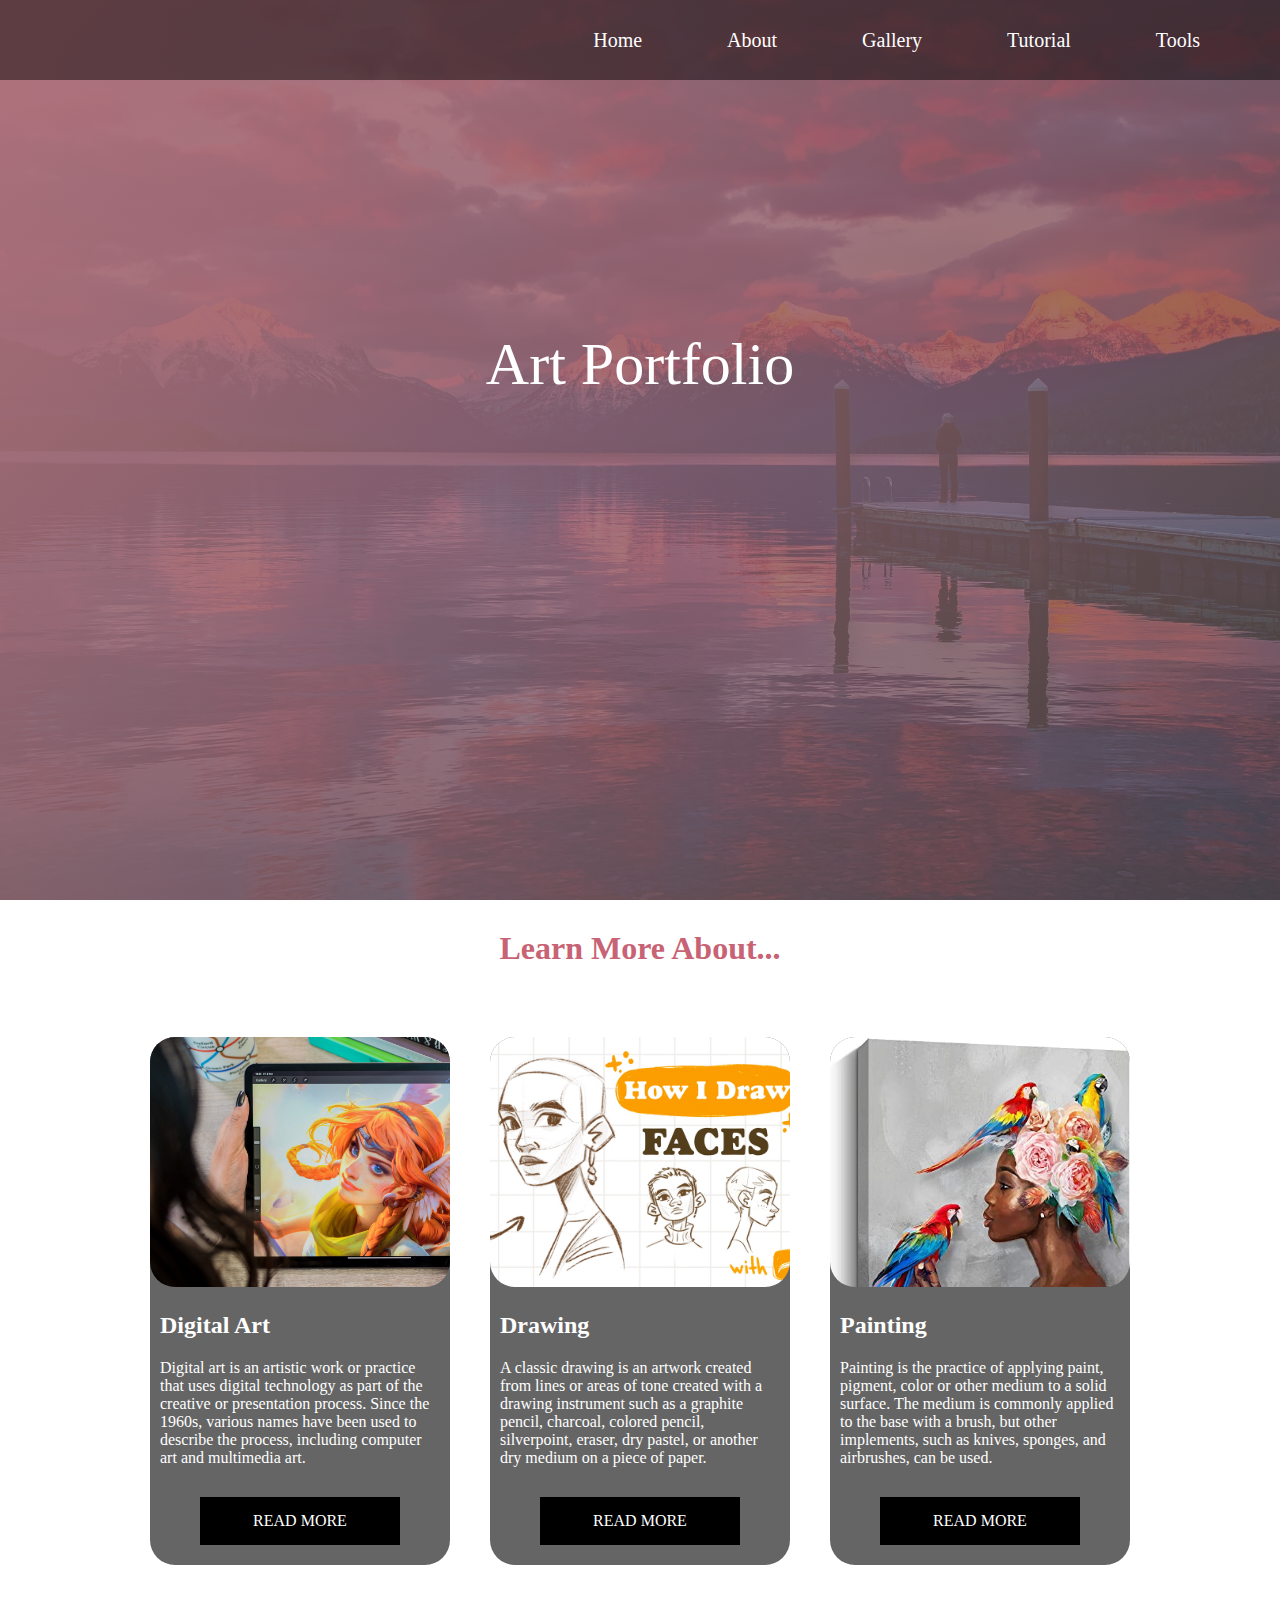
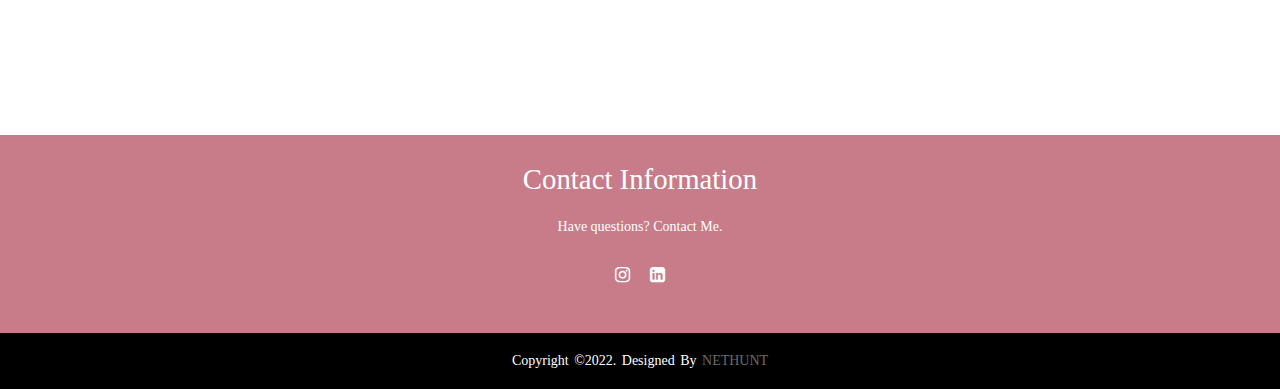
==== Final Project-Emeli-LaDonna/ladonnae.github.io-master/index.html @ 1e323e48 "commit" ====
<!DOCTYPE html>
<html>
    <head>
        <title>How To Draw</title>
        <link rel="stylesheet" type="text/css" href="style.css">
        <link rel="stylesheet" href="https://cdnjs.cloudflare.com/ajax/libs/font-awesome/4.7.0/css/font-awesome.min.css"/>
    </head>
    <body>  
        <div id="main">
            <!--NAVIGATION BAR-->
            <nav>
                <ul>
                    <li><a href="index.html">Home</a></li>
                    <li><a href="about.html">About</a></li>
                    <li><a href="gallery.html">Gallery</a></li>
                    <li><a href="tutorial.html">Tutorial</a></li>
                    <li><a href="tools.html">Tools</a></li>
                </ul>
            </nav>

            <!--ART ANIMATION-->
            <div class="art">
                <div class="static-text">Art Portfolio</div>
                <!--
                <ul class="dynamic-text">
                    <li><span>Portfolio</span></li>
                    <li><span>Work</span></li>
                    <li><span>Gallery</span></li>
                </ul>
                -->
            </div>
            
        </div>

         <!--ART CARDS-->
         <div class="learn">
            <h1>Learn More About...</h1>
         </div>

         <section class="container">
            <div class="card">
                <div class="card-image digital-art"></div>
                <h2>Digital Art</h2>
                <p>Digital art is an artistic work or practice that uses digital technology as part of the creative or presentation process.  Since the 1960s, various names have been used to describe the process, including computer art and multimedia art.</p>
                <a href="https://feltmagnet.com/drawing/Digital-Art-A-Revolutionary-Form-of-Art" target="_blank"> READ MORE</a>
            </div>

            <div class="card">
                <div class="card-image drawing"></div>
                <h2>Drawing</h2>
                <p>A classic drawing is an artwork created from lines or areas of tone created with a drawing instrument such as a graphite pencil, charcoal, colored pencil, silverpoint, eraser, dry pastel, or another dry medium on a piece of paper.</p>
                <a href="https://www.interaliamag.org/articles/anna-ursyn-drawing-way-thinking/" target="_blank"> READ MORE</a>
            </div>

            <div class="card">
                <div class="card-image painting"></div>
                <h2>Painting</h2>
                <p>Painting is the practice of applying paint, pigment, color or other medium to a solid surface. The medium is commonly applied to the base with a brush, but other implements, such as knives, sponges, and airbrushes, can be used.</p>
                <a href="https://drawpaintacademy.com/painting-for-beginners/" target="_blank"> READ MORE</a>
            </div>
        </section>
        <script src="script.js"></script>
        <footer>
            <div class="contact-info">
                <h3>Contact Information</h3>
                <p>Have questions? Contact Me.</p>
                <ul class="social">
                    <li><a href="https://www.instagram.com/__ladonnnaaa__7/" target="_blank"><i class="fa fa-instagram"></i></a></li>
                    <li><a href="https://www.linkedin.com/in/ladonna-emeli-657781198/" target="_blank"><i class="fa fa-linkedin-square"></i></a></li>
                </ul>
            </div>
            <div class="footer-bottom">
                <p>copyright &copy;2022. designed by <span>nethunt</span></p>
            </div>
        </footer>

    </body>
</html>
---- Final Project-Emeli-LaDonna/ladonnae.github.io-master/style.css ----
*{
    box-sizing: border-box;
    margin: 0;
    padding: 0;
}

:root{
    /*--primary: hsla(348, 72%, 63%, 0.65);*/
    --primary: rgb(176, 114, 124);
    --secondary: hsla(0, 4%, 38%, 0.65);
}

#main{
    width: 100%;
    height: 100vh;
    background-image: linear-gradient(135deg, var(--primary), var(--secondary)), url("images/blackart20.jpg");
    background-size: cover;
    background-repeat: no-repeat;
}

/* NAVIGATION BAR */
nav{
    width: 100%;
    height: 80px;
    background-color: #0007;
    line-height: 80px;
}

nav ul{
    float: right;
    margin-right: 40px;
    font-size: 20px;
}

nav ul li{
    list-style-type: none;
    display: inline-block;
    transition: 0.8s all;
}

nav ul li:hover{
    background-color: #cb5079;;
}
nav ul li a{
    text-decoration: none;
    color: #fff;
    padding: 40px;
}

.art .static-text{
    color: white;
    text-align: center;
    font-size: 60px;
    font-weight: 400;
    margin-top: 250px;
}

.learn{
    text-align: center;
    padding-top: 30px;
    color: rgb(199, 99, 116);
}

/* FLEX CONTAINER */
.container{
    display: flex;
    justify-content: center;
    padding-bottom: 150px;
    padding-top: 50px;
    flex-wrap: wrap;
}

.card{
    background: white;
    width: 300px;
    margin: 20px;
    background-color: rgb(101, 101, 101);
    border-radius: 25px;
    color: white;
}

.card-image{
    height: 250px;
    margin-bottom: 15px;
    background-size: cover;
    border-radius: 25px;
}

.digital-art{
    background-image: url("images/digitalart.jpg");
}

.drawing{
    background-image: url("images/drawing.jpg");
}

.painting{
    background-image: url("images/painting.jpg");
}

.card h2{
    padding: 10px;
}
.card p{
    padding: 10px;
}

.card a{
    background-color: black;
    color: white;
    padding: 15px 20px;
    display: block;
    text-align: center;
    text-decoration: none;
    margin: 20px 50px;
}

.card a:hover{
    background-color: pink;
}

.card:hover{
    background-color: rgb(200, 124, 137);
    color: white;
    cursor: pointer;
    transform: scale(1.03);
    transition: all 1s ease;
}

/* FOOTER */
footer{
    background: rgb(200, 124, 137);
    height: auto;
    width: 100%;
    padding-top: 20px;
    color: white;
}

.contact-info{
    display: flex;
    align-items: center;
    justify-content: center;
    flex-direction: column;
    text-align: center;
}

.contact-info h3{
    font-size: 1.8rem;
    font-weight: 400;
    text-transform: capitalize;
    line-height: 3rem;
}

.contact-info p{
    max-width: 200px;
    margin: 10px auto;
    line-height: 28px;
    font-size: 14px;
}

.social{
    list-style: none;
    display: flex;
    align-items: center;
    justify-content: center;
    margin: 1rem 0 3rem 0;
}

.social li{
    margin: 0 10px;
}

.social a{
    text-decoration: none;
    color: white;
}

.social a i{
    font-size: 1.1rem;
    transition: color .4s ease;
}

.social a:hover i{
    color:hsla(341, 100%, 66%, 0.849);
}

.footer-bottom{
    background: black;
    width: 100%;
    padding: 20px 0;
    text-align: center;
}

.footer-bottom p{
    color: white;
    font-size: 14px;
    word-spacing: 2px;
    text-transform: capitalize;
}

.footer-bottom span{
    text-transform: uppercase;
    opacity: .4;
    font-weight: 200;
}
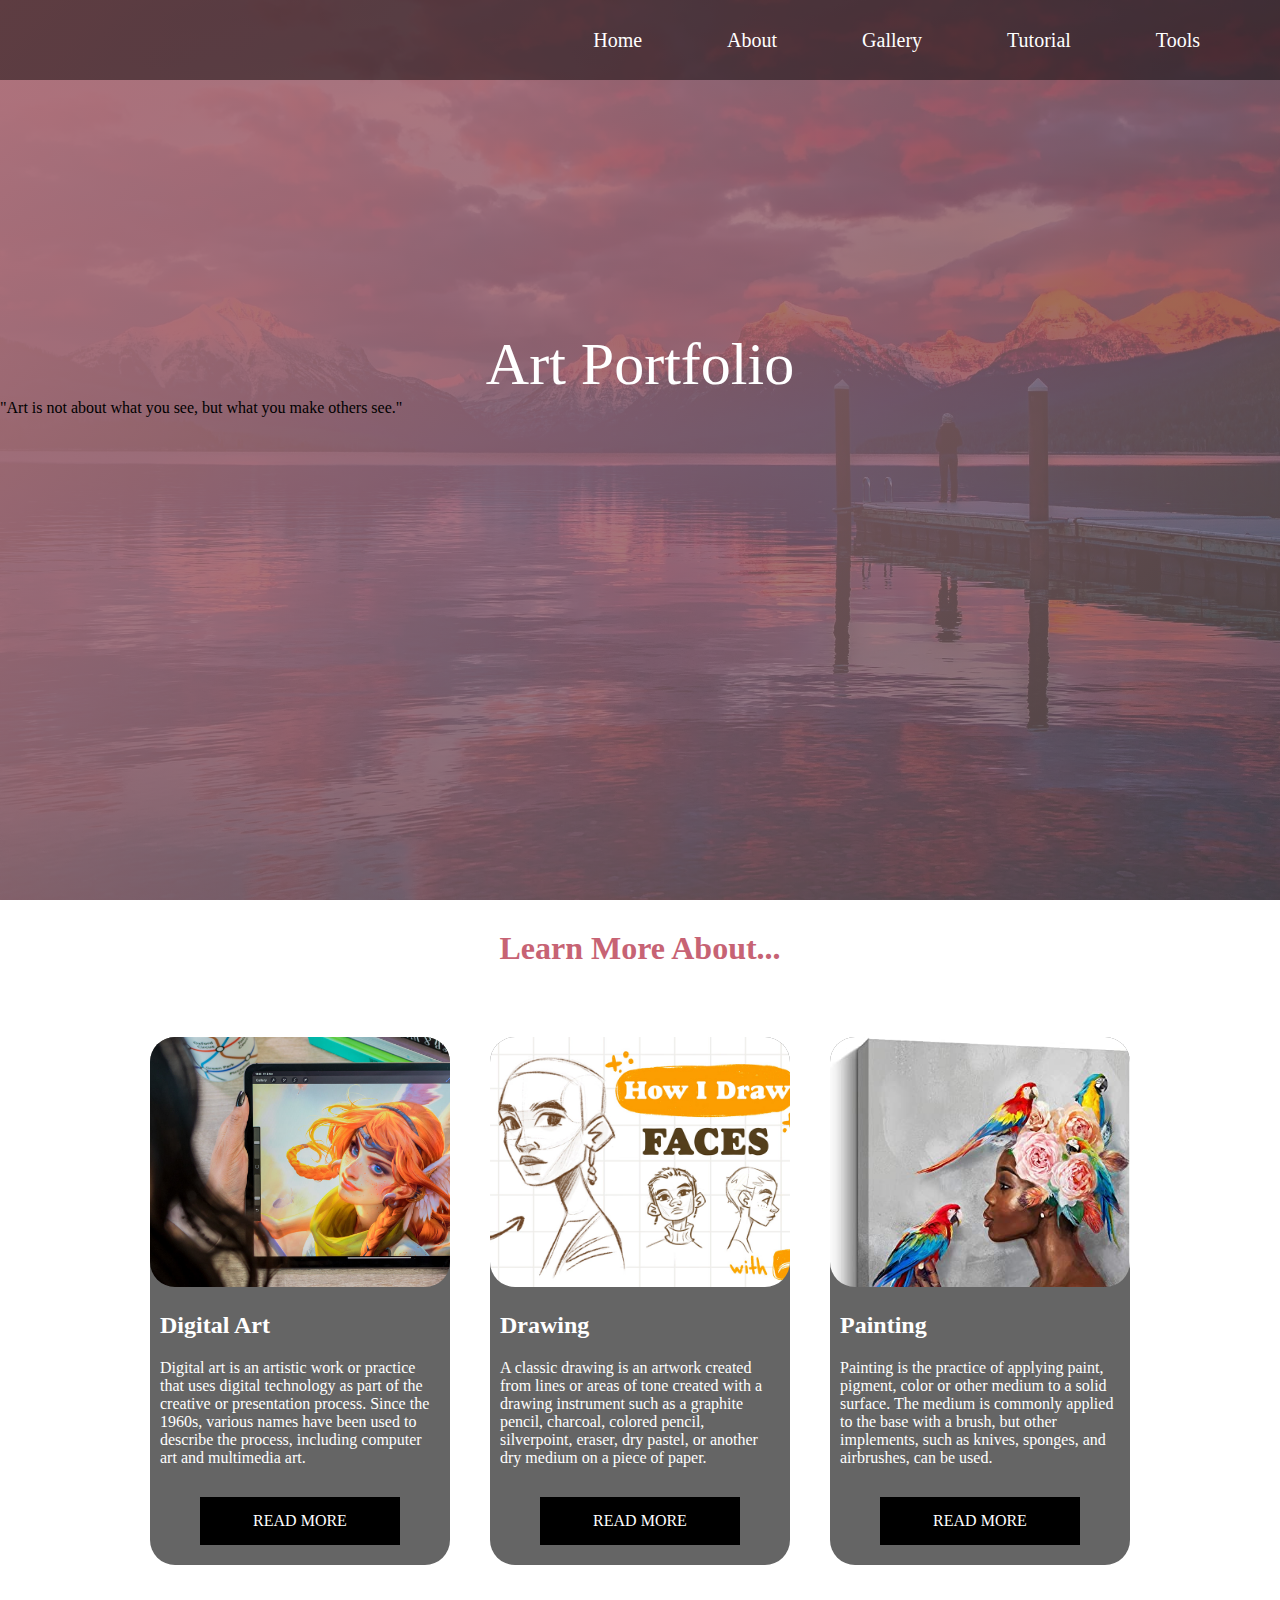
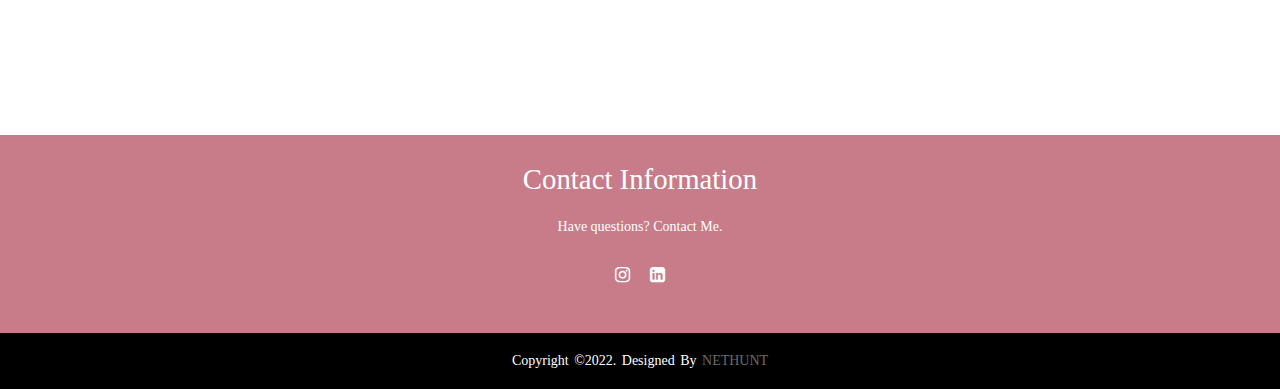
==== commit b665d6d0: "changes" ====
--- a/Final Project-Emeli-LaDonna/ladonnae.github.io-master/index.html
+++ b/Final Project-Emeli-LaDonna/ladonnae.github.io-master/index.html
@@ -21,6 +21,7 @@
             <!--ART ANIMATION-->
             <div class="art">
                 <div class="static-text">Art Portfolio</div>
+                <p>"Art is not about what you see, but what you make others see."</p>
                 <!--
                 <ul class="dynamic-text">
                     <li><span>Portfolio</span></li>
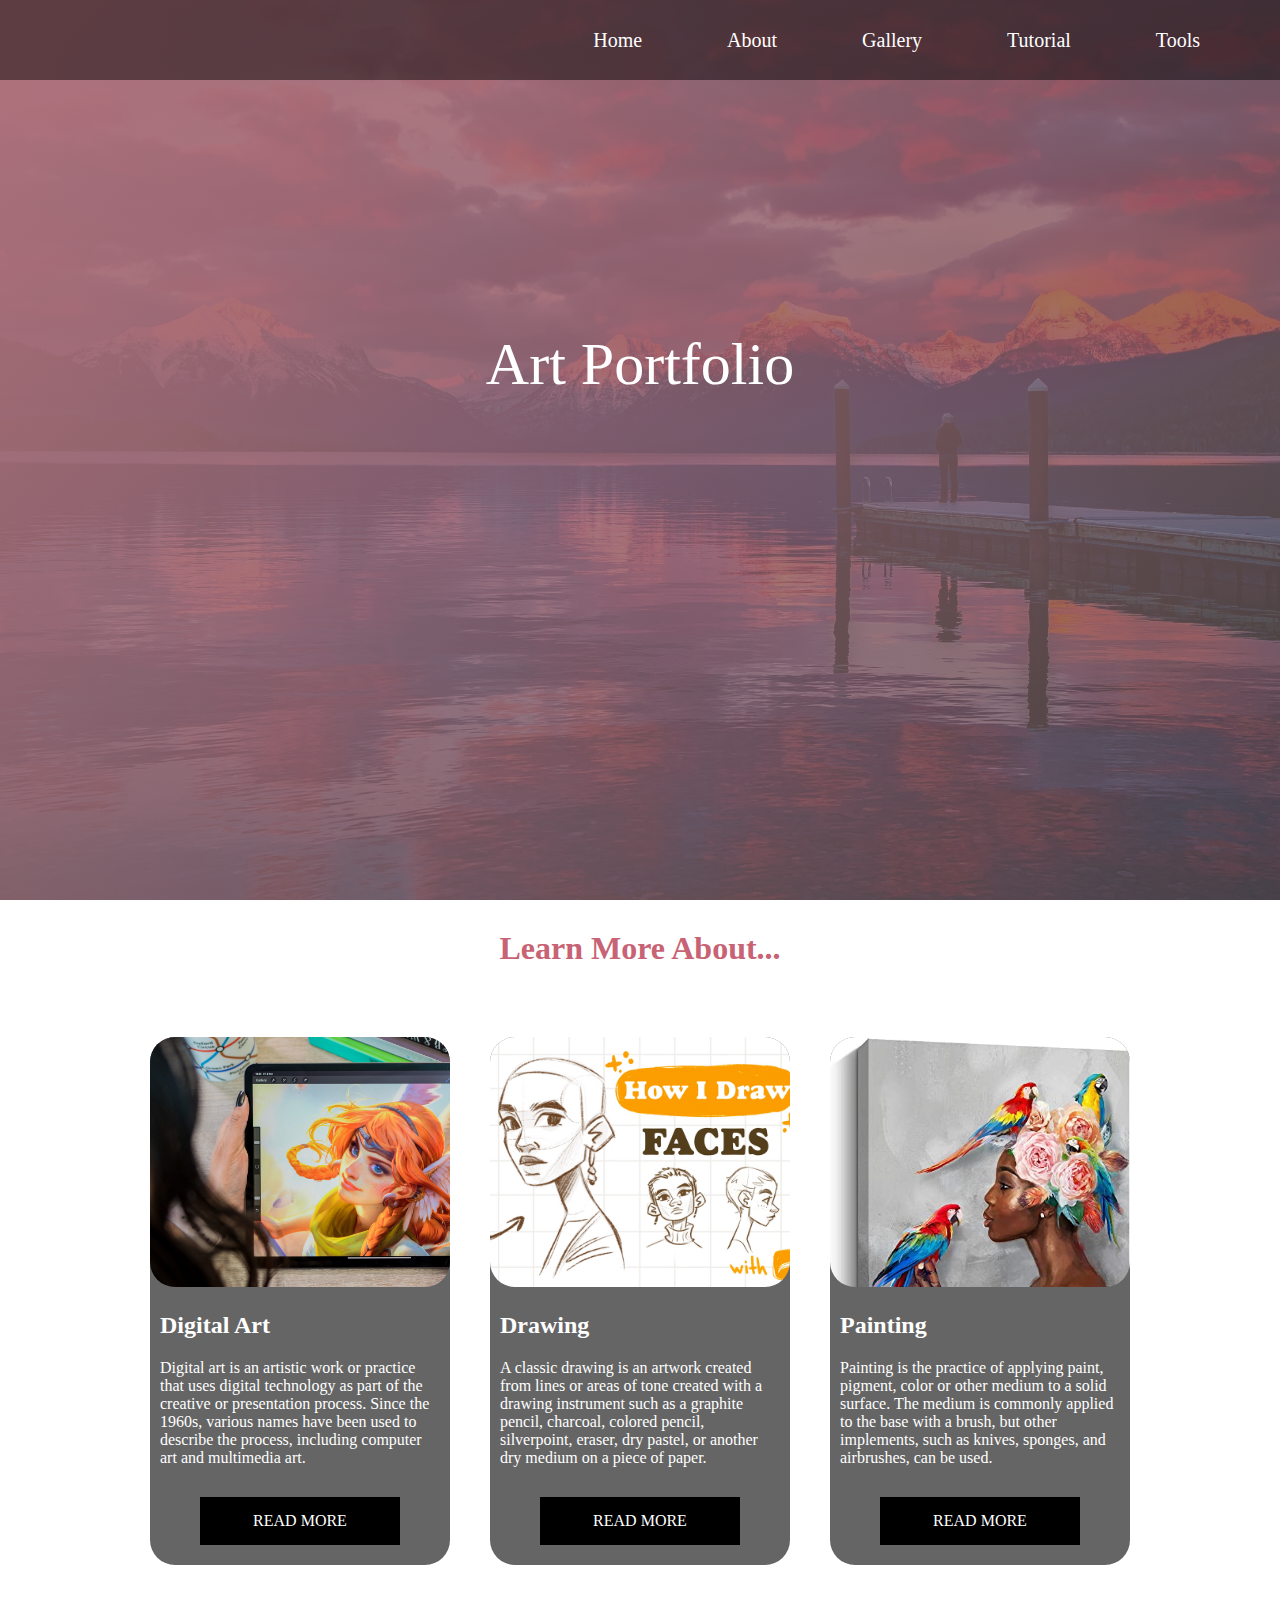
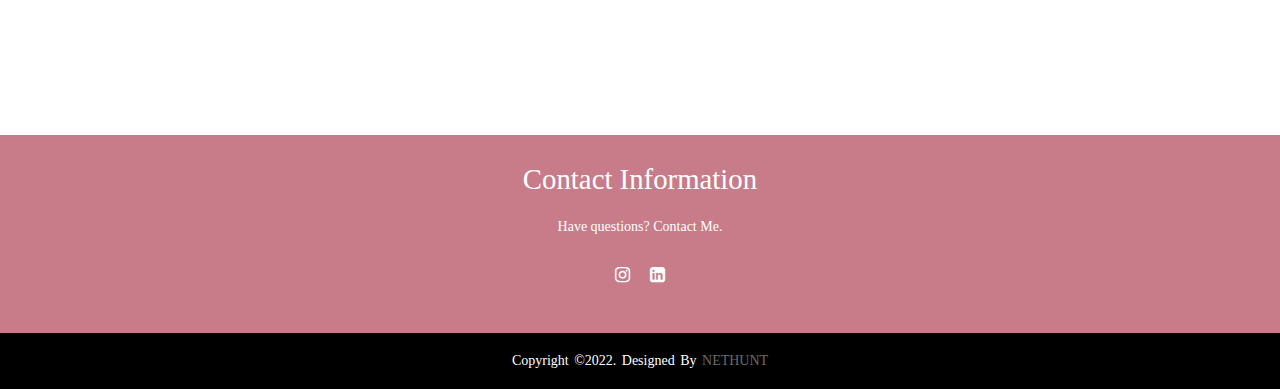
==== commit 3449aaa0: "comitt" ====
--- a/Final Project-Emeli-LaDonna/ladonnae.github.io-master/index.html
+++ b/Final Project-Emeli-LaDonna/ladonnae.github.io-master/index.html
@@ -21,7 +21,7 @@
             <!--ART ANIMATION-->
             <div class="art">
                 <div class="static-text">Art Portfolio</div>
-                <p>"Art is not about what you see, but what you make others see."</p>
+                
                 <!--
                 <ul class="dynamic-text">
                     <li><span>Portfolio</span></li>
